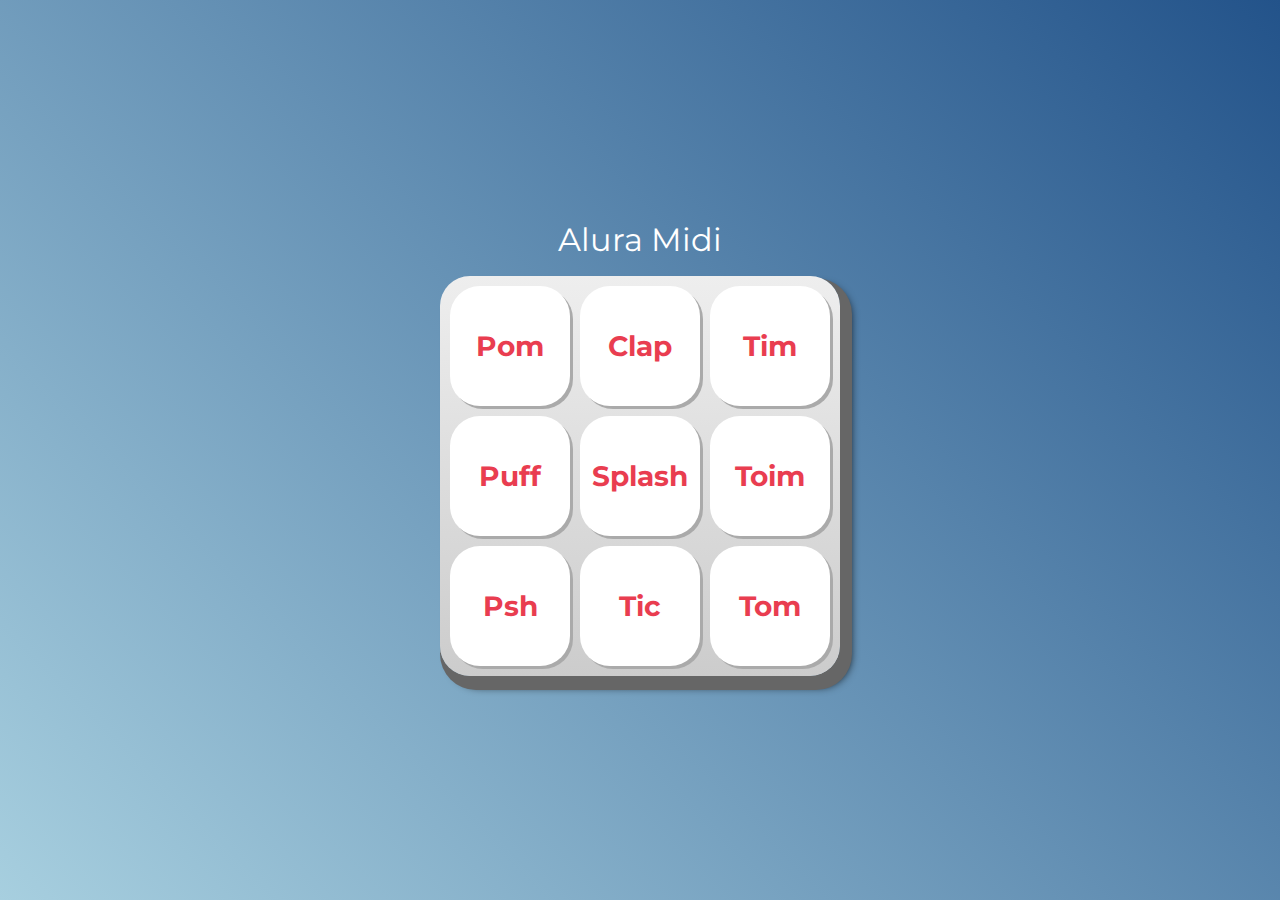
==== index.html @ 41cdcf56 "Primeiro commit" ====
<!DOCTYPE html>
<html lang="pt-BR">
<head>
    <meta charset="UTF-8">
    <meta http-equiv="X-UA-Compatible" content="IE=edge">
    <meta name="viewport" content="width=device-width, initial-scale=1.0">

    <title>Alura MIDI</title>

    <link rel="preconnect" href="https://fonts.googleapis.com">
    <link rel="preconnect" href="https://fonts.gstatic.com" crossorigin>
    <link href="https://fonts.googleapis.com/css2?family=Montserrat:wght@500;600&display=swap" rel="stylesheet">

    <link rel="icon" type="image/png" href="images/bateria.png">
    <link rel="stylesheet" href="css/reset.css">
    <link rel="stylesheet" href="css/estilos.css">

</head>
<body>

    <h1>Alura Midi</h1>

    <section class="teclado">
        <button class="tecla tecla_pom">Pom</button>
        <button class="tecla tecla_clap">Clap</button>
        <button class="tecla tecla_tim">Tim</button>

        <button class="tecla tecla_puff">Puff</button>
        <button class="tecla tecla_splash">Splash</button>
        <button class="tecla tecla_toim">Toim</button>

        <button class="tecla tecla_psh">Psh</button>
        <button class="tecla tecla_tic">Tic</button>
        <button class="tecla tecla_tom">Tom</button>
    </section>

    <audio src="sounds/keyq.wav" id="som_tecla_pom"></audio>
    <audio src="sounds/keyw.wav" id="som_tecla_clap"></audio>
    <audio src="sounds/keye.wav" id="som_tecla_tim"></audio>
    <audio src="sounds/keya.wav" id="som_tecla_puff"></audio>
    <audio src="sounds/keys.wav" id="som_tecla_splash"></audio>
    <audio src="sounds/keyd.wav" id="som_tecla_toim"></audio>
    <audio src="sounds/keyz.wav" id="som_tecla_psh"></audio>
    <audio src="sounds/keyx.wav" id="som_tecla_tic"></audio>
    <audio src="sounds/keyc.wav" id="som_tecla_tom"></audio>

</body>
</html>
---- css/estilos.css ----
:root {
  --cinza: #aaa;
  --vermelha: #e93d50;
  --vermelha-escura: #af303f;
  --branca: #fff;
  --luz: rgb(229, 255, 0);
}

body {
  align-items: center;
  background: linear-gradient(45deg, #a7cfdf 0%,#23538a 100%);
  display: flex;
  justify-content: center;
  flex-direction: column;
  font-family: 'Montserrat', sans-serif;
  min-height: 100vh;
}

h1 {
  color: var(--branca);
  margin-bottom: 20px;
  font-size: 2rem;
}

.teclado {
  background: linear-gradient(to bottom, #eeeeee 0%,#cccccc 100%);
  box-shadow: 6px 8px 0 6px #666, 10px 10px 10px #000;
  border-radius: 30px;
  display: grid;
  gap: 10px;
  grid-template-columns: repeat(3, 1fr);
  padding: 10px;
}

.tecla {
  background-color: var(--branca);
  border-radius: 30px;
  box-shadow: 3px 3px 0 var(--cinza);
  color: var(--vermelha);
  cursor: pointer;
  height: 120px;
  font-size: 1.75em;
  font-weight: bold;
  line-height: 120px;
  text-align: center;
  width: 120px;
}

.tecla.ativa,
.tecla:active {
  background-color: var(--vermelha);
  border: 4px solid  var(--vermelha);
  box-shadow: 3px 3px 0 var(--vermelha-escura) inset;
  color: var(--branca);
  outline: none;
}

.tecla.focus,
.tecla:focus {
  outline: none;
  box-shadow: 1px 1px 10px var(--luz);
}

.tecla.active:focus,
.tecla:active:focus {
  box-shadow: 3px 3px 0 var(--vermelha-escura) inset, 1px 1px 10px var(--luz);
}
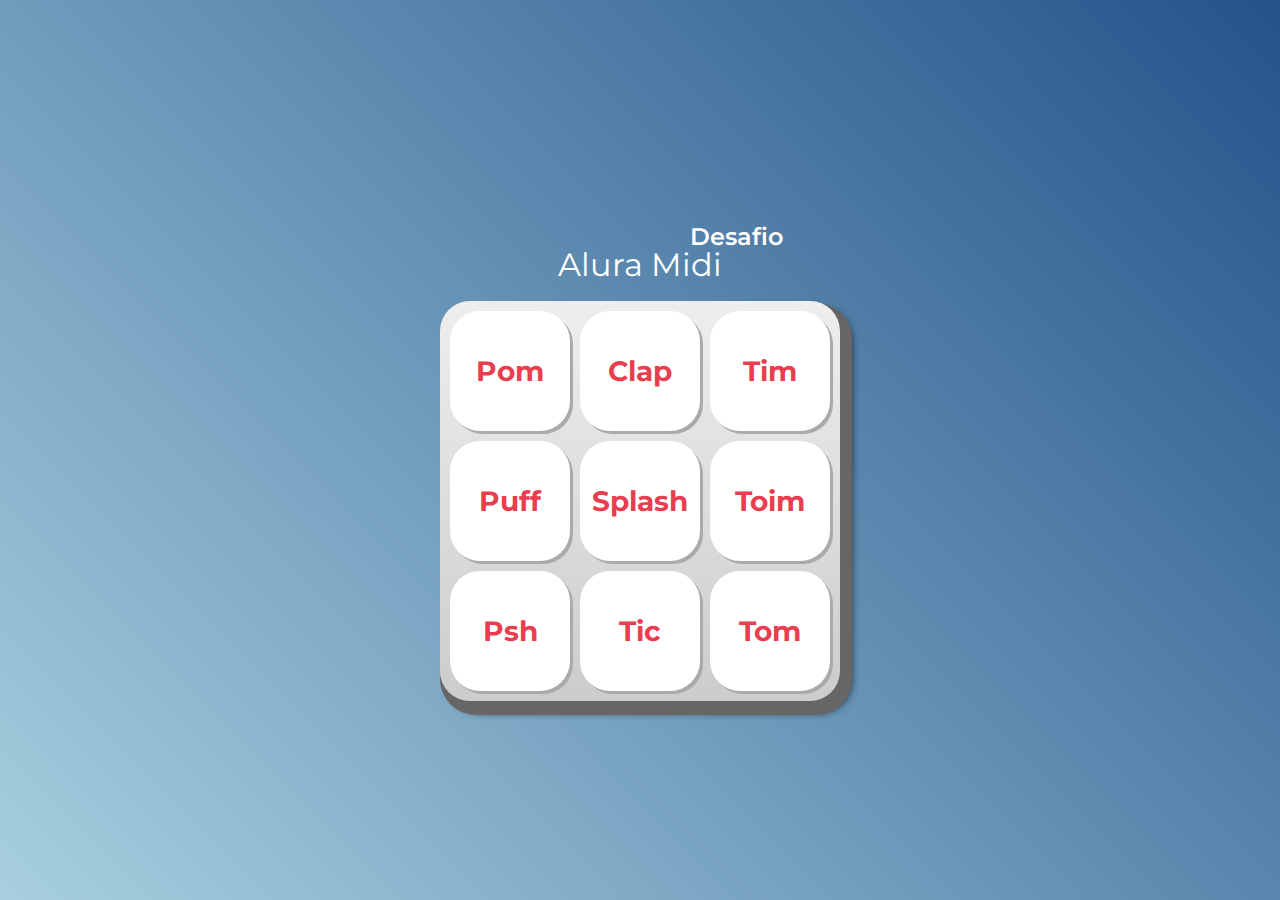
==== commit a7eaa3fb: "- Adicionado link para a página desafio.html em index.html - Adicionado o desafio.html para selecion" ====
--- a/index.html
+++ b/index.html
@@ -9,14 +9,20 @@
 
     <link rel="preconnect" href="https://fonts.googleapis.com">
     <link rel="preconnect" href="https://fonts.gstatic.com" crossorigin>
-    <link href="https://fonts.googleapis.com/css2?family=Montserrat:wght@500;600&display=swap" rel="stylesheet">
 
     <link rel="icon" type="image/png" href="images/bateria.png">
     <link rel="stylesheet" href="css/reset.css">
     <link rel="stylesheet" href="css/estilos.css">
 
+    <script src="main.js"></script>
+
 </head>
 <body>
+    <header class="cabecalho">
+        <nav class="cabecalho__menu">
+            <a class="cabecalho__menu__link" href="desafio.html">Desafio</a>
+        </nav>
+    </header>
 
     <h1>Alura Midi</h1>
 
--- a/css/estilos.css
+++ b/css/estilos.css
@@ -1,9 +1,13 @@
+@import url('https://fonts.googleapis.com/css2?family=Montserrat:wght@500;600&display=swap');
+
 :root {
   --cinza: #aaa;
   --vermelha: #e93d50;
   --vermelha-escura: #af303f;
   --branca: #fff;
   --luz: rgb(229, 255, 0);
+
+  --fonte-primaria: 'Montserrat', sans-serif;
 }
 
 body {
@@ -12,7 +16,7 @@
   display: flex;
   justify-content: center;
   flex-direction: column;
-  font-family: 'Montserrat', sans-serif;
+  font-family: var(--fonte-primaria);
   min-height: 100vh;
 }
 
@@ -20,6 +24,23 @@
   color: var(--branca);
   margin-bottom: 20px;
   font-size: 2rem;
+}
+
+.cabecalho {
+  padding: 2% 0 0 15%;
+}
+
+.cabecalho__menu {
+  display: flex;
+  gap: 80px;
+}
+
+.cabecalho__menu__link {
+  font-family: var(--fonte-primaria);
+  font-size: 1.5rem;
+  font-weight: 600;
+  color: var(--branca);
+  text-decoration: none;
 }
 
 .teclado {
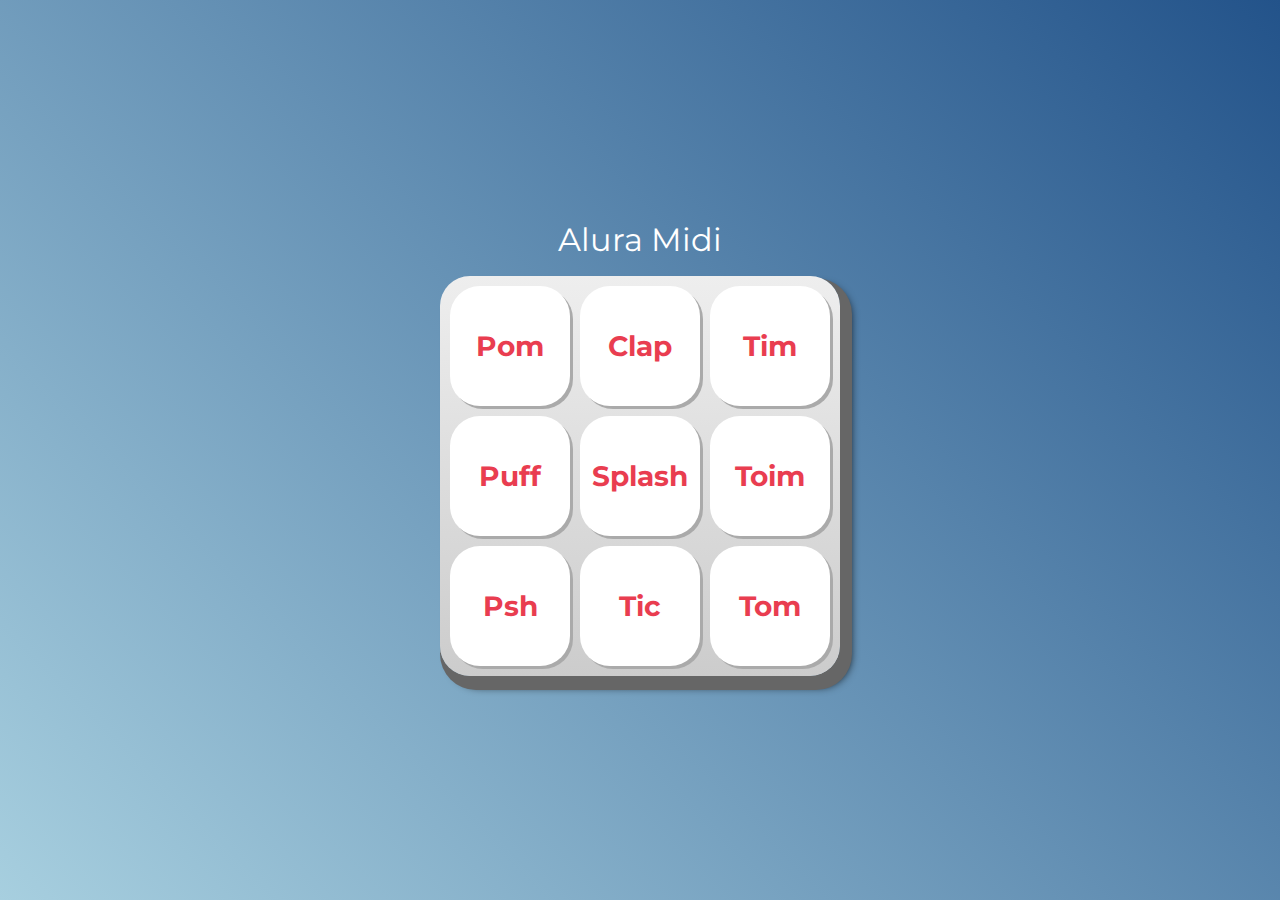
==== commit 4794f159: "Removido desafio.html e desafio_estilo.css; Retirato do estilo.css codigo referente ao cabecalho; Re" ====
--- a/index.html
+++ b/index.html
@@ -14,16 +14,8 @@
     <link rel="stylesheet" href="css/reset.css">
     <link rel="stylesheet" href="css/estilos.css">
 
-    <script src="main.js"></script>
-
 </head>
 <body>
-    <header class="cabecalho">
-        <nav class="cabecalho__menu">
-            <a class="cabecalho__menu__link" href="desafio.html">Desafio</a>
-        </nav>
-    </header>
-
     <h1>Alura Midi</h1>
 
     <section class="teclado">
@@ -50,5 +42,6 @@
     <audio src="sounds/keyx.wav" id="som_tecla_tic"></audio>
     <audio src="sounds/keyc.wav" id="som_tecla_tom"></audio>
 
+    <script src="main.js"></script>
 </body>
 </html>
--- a/css/estilos.css
+++ b/css/estilos.css
@@ -24,23 +24,6 @@
   color: var(--branca);
   margin-bottom: 20px;
   font-size: 2rem;
-}
-
-.cabecalho {
-  padding: 2% 0 0 15%;
-}
-
-.cabecalho__menu {
-  display: flex;
-  gap: 80px;
-}
-
-.cabecalho__menu__link {
-  font-family: var(--fonte-primaria);
-  font-size: 1.5rem;
-  font-weight: 600;
-  color: var(--branca);
-  text-decoration: none;
 }
 
 .teclado {
